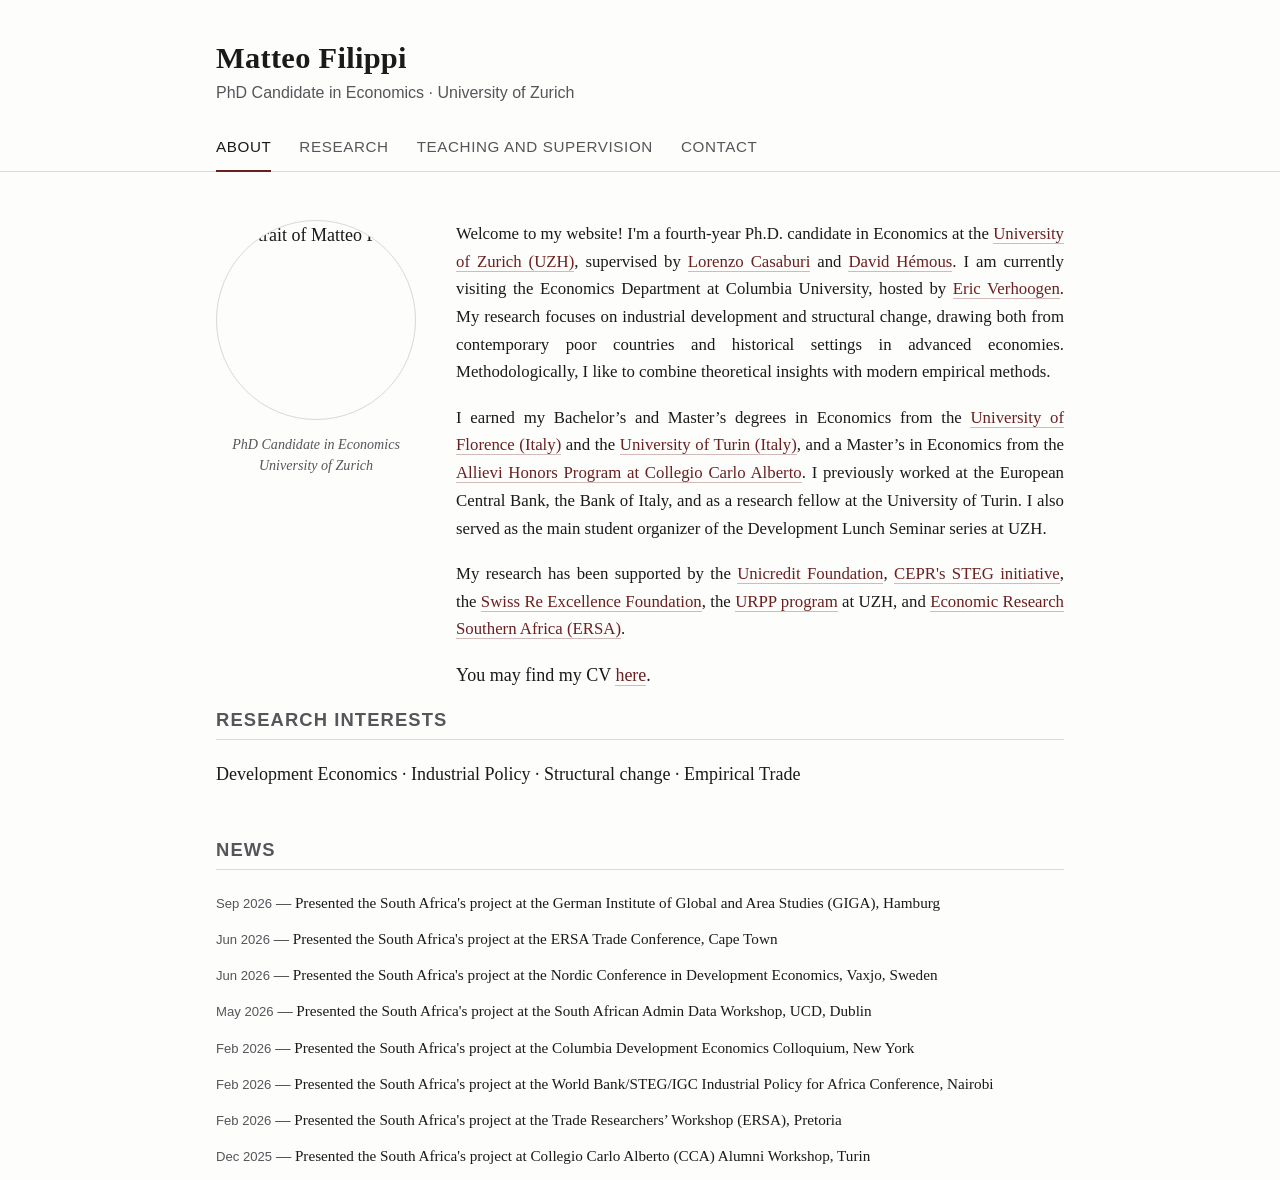
==== index.html @ 9fb43222 "Add files via upload" ====
<!DOCTYPE html>
<html lang="en">
<head>
<meta charset="utf-8">
<meta name="viewport" content="width=device-width, initial-scale=1">

<!-- ===== EDIT: browser tab title and search-engine description ===== -->
<title>Matteo Filippi — University of Zurich</title>
<meta name="description" content="Matteo Filippi is a PhD candidate in Economics at the University of Zurich, working on trade, industrial policy and firm-level microdata.">

<link rel="stylesheet" href="style.css">
</head>
<body>

<header class="masthead">
  <div class="wrap">
    <!-- ===== EDIT: your name and one-line affiliation ===== -->
    <h1 class="name"><a href="index.html">Matteo Filippi</a></h1>
    <p class="affil">PhD Candidate in Economics &middot; University of Zurich</p>

    <nav>
      <ul>
        <li><a href="index.html" aria-current="page">About</a></li>
        <li><a href="research.html">Research</a></li>
        <li><a href="teaching.html">Teaching and Supervision</a></li>
        <li><a href="contact.html">Contact</a></li>
      </ul>
    </nav>
  </div>
</header>

<main class="wrap">

  <div class="intro">

    <!-- ===== EDIT: your photo =====
         Save a square-ish headshot as assets/img/photo.jpg (about 600×600 px is plenty).
         Keep the alt text descriptive — it is what screen readers announce. -->
    <div>
      <img src="assets/img/photo.jpg" alt="Portrait of Matteo Filippi">
      <p class="photo-caption">
        <!-- Optional: office, or delete these two lines entirely -->
        PhD Candidate in Economics<br>University of Zurich
      </p>
    </div>

    <div>
      <!-- ===== EDIT: your bio. Two to four short paragraphs is the norm. ===== -->
      <p class="lede">
        Welcome to my website! I'm a fourth-year Ph.D. candidate in Economics at the <a href="https://www.econ.uzh.ch/en.html">University of Zurich (UZH)</a>, supervised by <a href="https://www.econ.uzh.ch/en/people/faculty/casaburi.html">Lorenzo Casaburi</a> and <a href="https://www.econ.uzh.ch/en/people/faculty/hemous.html">David Hémous</a>. 
        I am currently visiting the Economics Department at Columbia University, hosted by <a href="https://www.columbia.edu/~ev2124/">Eric Verhoogen</a>. My research focuses on industrial development and structural change, drawing both from contemporary
  poor countries and historical settings in advanced economies. Methodologically, I like to combine theoretical insights with modern empirical methods. 
      </p>

      <p class="lede">
      I earned my Bachelor’s and Master’s degrees in Economics from the <a href="https://www.ec.unifi.it/">University of Florence (Italy)</a> and the <a href="https://www.google.com/url?sa=t&source=web&rct=j&opi=89978449&url=https://www.economics.unito.it/">University of Turin (Italy)</a>,
  and a Master’s in Economics from the <a href="https://www.carloalberto.org/education/allievi-honors-program/">Allievi Honors Program at Collegio Carlo Alberto</a>. I previously worked at the European Central Bank, the Bank of Italy, and as a research fellow at the University of Turin.
  I also served as the main student organizer of the Development Lunch Seminar series at UZH.
      </p>

      <p class="lede">
        My research has been supported by the <a href="https://www.unicreditfoundation.org/en/associazione-marco-fanno/marco-fanno-alumni">Unicredit Foundation</a>, <a href="https://grp.cepr.org/steg">CEPR's STEG initiative</a>,
  the <a href="https://www.swissrefoundation.org/">Swiss Re Excellence Foundation</a>, the <a href="https://www.uzh.ch/en/researchinnovation/priorities/university/UFSP-equality.html">URPP program</a> at UZH,
   and <a href="https://econrsa.org/">Economic Research Southern Africa (ERSA)</a>.
      </p>

      

      <p>
        <!-- ===== EDIT: link your CV. Two options:
             (a) Dropbox — paste your shared link and change ?dl=0 to ?raw=1
             (b) Repo    — put cv.pdf in assets/files/ and use assets/files/cv.pdf
             The README explains both. ===== -->
        You may find my CV <a href="assets/files/cv.pdf">here</a>.
      </p>
    </div>

  </div>

  <h2>Research Interests</h2>
  <!-- ===== EDIT: three to six fields, comma separated. Keep it short. ===== -->
  <p>
    Development Economics · Industrial Policy · Structural change · Empirical Trade
  </p>

  <h2>News</h2>
  <!-- ===== EDIT: recent items, newest first. Delete this whole section
       (h2 + ul) if you would rather not maintain it — many people don't. ===== -->
  <ul class="news">
    <li>
      <span class="date">Sep 2026</span> — Presented the South Africa's project at the German Institute of Global and Area Studies (GIGA), Hamburg
    </li>
    <li>
      <span class="date">Jun 2026</span> — Presented the South Africa's project at the ERSA Trade Conference, Cape Town
    </li>
    <li>
      <span class="date">Jun 2026</span> — Presented the South Africa's project at the Nordic Conference in Development Economics, Vaxjo, Sweden
    </li>
    <li>
      <span class="date">May 2026</span> — Presented the South Africa's project at the South African Admin Data Workshop, UCD, Dublin
    </li>
    <li>
      <span class="date">Feb 2026</span> — Presented the South Africa's project at the Columbia Development Economics Colloquium, New York
    </li>
    <li>
      <span class="date">Feb 2026</span> — Presented the South Africa's project at the World Bank/STEG/IGC Industrial Policy for Africa Conference, Nairobi
    </li>
    <li>
      <span class="date">Feb 2026</span> — Presented the South Africa's project at the Trade Researchers’ Workshop (ERSA), Pretoria
    </li>
    <li>
      <span class="date">Dec 2025</span> — Presented the South Africa's project at Collegio Carlo Alberto (CCA) Alumni Workshop, Turin
    </li>
  </ul>

</main>

<script>
document.querySelectorAll('a[href^="http"]').forEach(function (link) {
  if (link.hostname !== location.hostname) {
    link.target = '_blank';
    link.rel = 'noopener';
  }
});
</script>
</body>

</body>
</html>
---- style.css ----
/* ==========================================================================
   Academic website — stylesheet
   You rarely need to touch this file. The few things you might want to
   change are grouped in the ":root" block right below (colours and widths).
   ========================================================================== */

:root {
  --ink:        #1a1a1a;   /* main text colour                */
  --ink-soft:   #55565a;   /* secondary text, dates, captions */
  --accent:     #6b2020;   /* links and rules (deep maroon)   */
  --accent-alt: #8f3232;   /* link hover                      */
  --rule:       #dcd8d2;   /* hairlines                       */
  --paper:      #fdfdfc;   /* page background                 */
  --wash:       #f4f2ee;   /* tinted blocks                   */
  --measure:    46rem;     /* max text width                  */
  --serif: "Iowan Old Style", "Palatino Linotype", Palatino, "Book Antiqua",
           Georgia, "Times New Roman", serif;
  --sans: -apple-system, BlinkMacSystemFont, "Segoe UI", Helvetica, Arial, sans-serif;
}

*, *::before, *::after { box-sizing: border-box; }

html { -webkit-text-size-adjust: 100%; }

body {
  margin: 0;
  background: var(--paper);
  color: var(--ink);
  font-family: var(--serif);
  font-size: 18px;
  line-height: 1.65;
  font-kerning: normal;
  -webkit-font-smoothing: antialiased;
}

/* ---------- Layout ------------------------------------------------------ */

.wrap {
  max-width: 56rem;
  margin: 0 auto;
  padding: 0 1.5rem;
}

main { padding-bottom: 4rem; }

/* ---------- Masthead & navigation --------------------------------------- */

.masthead {
  border-bottom: 1px solid var(--rule);
  padding: 2.5rem 0 0;
  margin-bottom: 3rem;
}

.masthead .name {
  font-size: 1.9rem;
  line-height: 1.2;
  margin: 0 0 .2rem;
  font-weight: 600;
  letter-spacing: .01em;
}

.masthead .name a { color: var(--ink); text-decoration: none; border-bottom: none; }
.masthead .name a:hover { color: var(--accent); }

.masthead .affil {
  margin: 0 0 1.6rem;
  color: var(--ink-soft);
  font-size: 1rem;
  font-family: var(--sans);
}

nav ul {
  list-style: none;
  margin: 0;
  padding: 0;
  display: flex;
  flex-wrap: wrap;
  gap: 1.75rem;
}

nav a {
  display: inline-block;
  padding-bottom: .7rem;
  font-family: var(--sans);
  font-size: .95rem;
  letter-spacing: .04em;
  text-transform: uppercase;
  color: var(--ink-soft);
  text-decoration: none;
  border-bottom: 2px solid transparent;
  margin-bottom: -1px;
}

nav a:hover { color: var(--accent); }

nav a[aria-current="page"] {
  color: var(--ink);
  border-bottom-color: var(--accent);
}

/* ---------- Typography -------------------------------------------------- */

h1, h2, h3 { line-height: 1.25; font-weight: 600; }

h1 {
  font-size: 1.6rem;
  margin: 0 0 1.75rem;
}

h2 {
  font-size: 1.15rem;
  font-family: var(--sans);
  font-weight: 600;
  letter-spacing: .06em;
  text-transform: uppercase;
  color: var(--ink-soft);
  margin: 3rem 0 1.25rem;
  padding-bottom: .5rem;
  border-bottom: 1px solid var(--rule);
}

h2:first-of-type { margin-top: 0; }

h3 { font-size: 1.1rem; margin: 0 0 .35rem; }

p { margin: 0 0 1.1rem; max-width: var(--measure); }

a { color: var(--accent); text-decoration: none; border-bottom: 1px solid rgba(107,32,32,.3); }
a:hover { color: var(--accent-alt); border-bottom-color: var(--accent-alt); }

/* ---------- About page: photo + bio ------------------------------------- */

.intro {
  display: grid;
  grid-template-columns: 200px 1fr;
  gap: 2.5rem;
  align-items: start;
}

.intro img {
  width: 100%;
  height: auto;
  display: block;
  aspect-ratio: 5 / 5;
  object-fit: cover;
  object-position: center 20%;
  border-radius: 50%;
  border: 1px solid var(--rule);
}

.intro .photo-caption {
  font-family: var(--serif);
  font-style: italic;
  font-size: .88rem;
  color: var(--ink-soft);
  text-align: center;
  margin: .9rem 0 0;
  line-height: 1.45;
}

.intro p:not(.photo-caption) {
  text-align: justify;
  hyphens: auto;
  -webkit-hyphens: auto;
}

/* ---------- Publication / paper list ------------------------------------ */

.papers { list-style: none; margin: 0; padding: 0; }

.paper {
  padding: 1.4rem 0;
  border-bottom: 1px solid var(--rule);
  max-width: var(--measure);
}

.paper:last-child { border-bottom: none; }

.paper .title { font-size: 1.1rem; margin: 0 0 .3rem; font-weight: 600; }

.paper .authors,
.paper .outlet {
  font-size: .95rem;
  color: var(--ink-soft);
  margin: 0 0 .5rem;
}

.paper .outlet em { font-style: italic; }

.paper .abstract {
  font-size: .95rem;
  color: var(--ink-soft);
  margin: .6rem 0 .8rem;
  text-align: justify;
  hyphens: auto;
  -webkit-hyphens: auto;
}

/* Small "PDF / Slides / Data" buttons under each paper */
.links {
  display: flex;
  flex-wrap: wrap;
  gap: .5rem;
  margin-top: .7rem;
}

.links a {
  font-family: var(--sans);
  font-size: .8rem;
  letter-spacing: .04em;
  text-transform: uppercase;
  padding: .3rem .7rem;
  border: 1px solid var(--rule);
  border-radius: 3px;
  color: var(--ink-soft);
  background: var(--paper);
  transition: all .15s ease;
}

.links a:hover {
  color: var(--paper);
  background: var(--accent);
  border-color: var(--accent);
}

/* ---------- News list (About page) -------------------------------------- */


.news { list-style: none; margin: 0; padding: 0; max-width: none; }

.news li {
  margin-bottom: .7rem;
  font-size: .95rem;
}

.news .date { font-family: var(--sans); font-size: .82rem; color: var(--ink-soft); }

/* ---------- Teaching list ----------------------------------------------- */

.course {
  padding: 1.3rem 0;
  border-bottom: 1px solid var(--rule);
  max-width: var(--measure);
}

.course:last-child { border-bottom: none; }

.course .meta {
  font-family: var(--sans);
  font-size: .85rem;
  color: var(--ink-soft);
  margin: 0 0 .4rem;
  letter-spacing: .02em;
}

.course p {
  font-size: .95rem;
  margin-bottom: .6rem;
  text-align: justify;
  hyphens: auto;
  -webkit-hyphens: auto;
}

/* ---------- Contact ----------------------------------------------------- */

.contact-grid {
  display: grid;
  grid-template-columns: 8rem 1fr;
  gap: .6rem 1.5rem;
  max-width: var(--measure);
  align-items: baseline;
}

.contact-grid dt {
  font-family: var(--sans);
  font-size: .85rem;
  text-transform: uppercase;
  letter-spacing: .05em;
  color: var(--ink-soft);
}

.contact-grid dd { margin: 0; }

/* ---------- Utility ----------------------------------------------------- */

.lede { font-size: 1.05rem; }

.note {
  background: var(--wash);
  border-left: 3px solid var(--accent);
  padding: .9rem 1.1rem;
  font-family: var(--sans);
  font-size: .88rem;
  color: var(--ink-soft);
  margin: 0 0 2rem;
  max-width: var(--measure);
  border-radius: 0 3px 3px 0;
}

.note code {
  background: rgba(0,0,0,.05);
  padding: .1em .35em;
  border-radius: 2px;
  font-size: .95em;
}

footer {
  border-top: 1px solid var(--rule);
  padding: 1.5rem 0 3rem;
  font-family: var(--sans);
  font-size: .85rem;
  color: var(--ink-soft);
}

footer a { color: var(--ink-soft); border-bottom-color: var(--rule); }

/* ---------- Small screens ----------------------------------------------- */

@media (max-width: 640px) {
  body { font-size: 17px; }
  .masthead { padding-top: 1.75rem; margin-bottom: 2rem; }
  .masthead .name { font-size: 1.55rem; }
  nav ul { gap: .1rem 1.1rem; }
  nav a { padding-bottom: .55rem; }
  .intro { grid-template-columns: 1fr; gap: 1.5rem; }
  .intro img { max-width: 190px; }
  .contact-grid { grid-template-columns: 1fr; gap: .1rem 0; }
  .contact-grid dd { margin-bottom: .9rem; }
}

/* ---------- Printing (people do print academic pages) ------------------- */

@media print {
  nav, footer, .note { display: none; }
  body { font-size: 11pt; }
  a { color: var(--ink); border: none; }
}
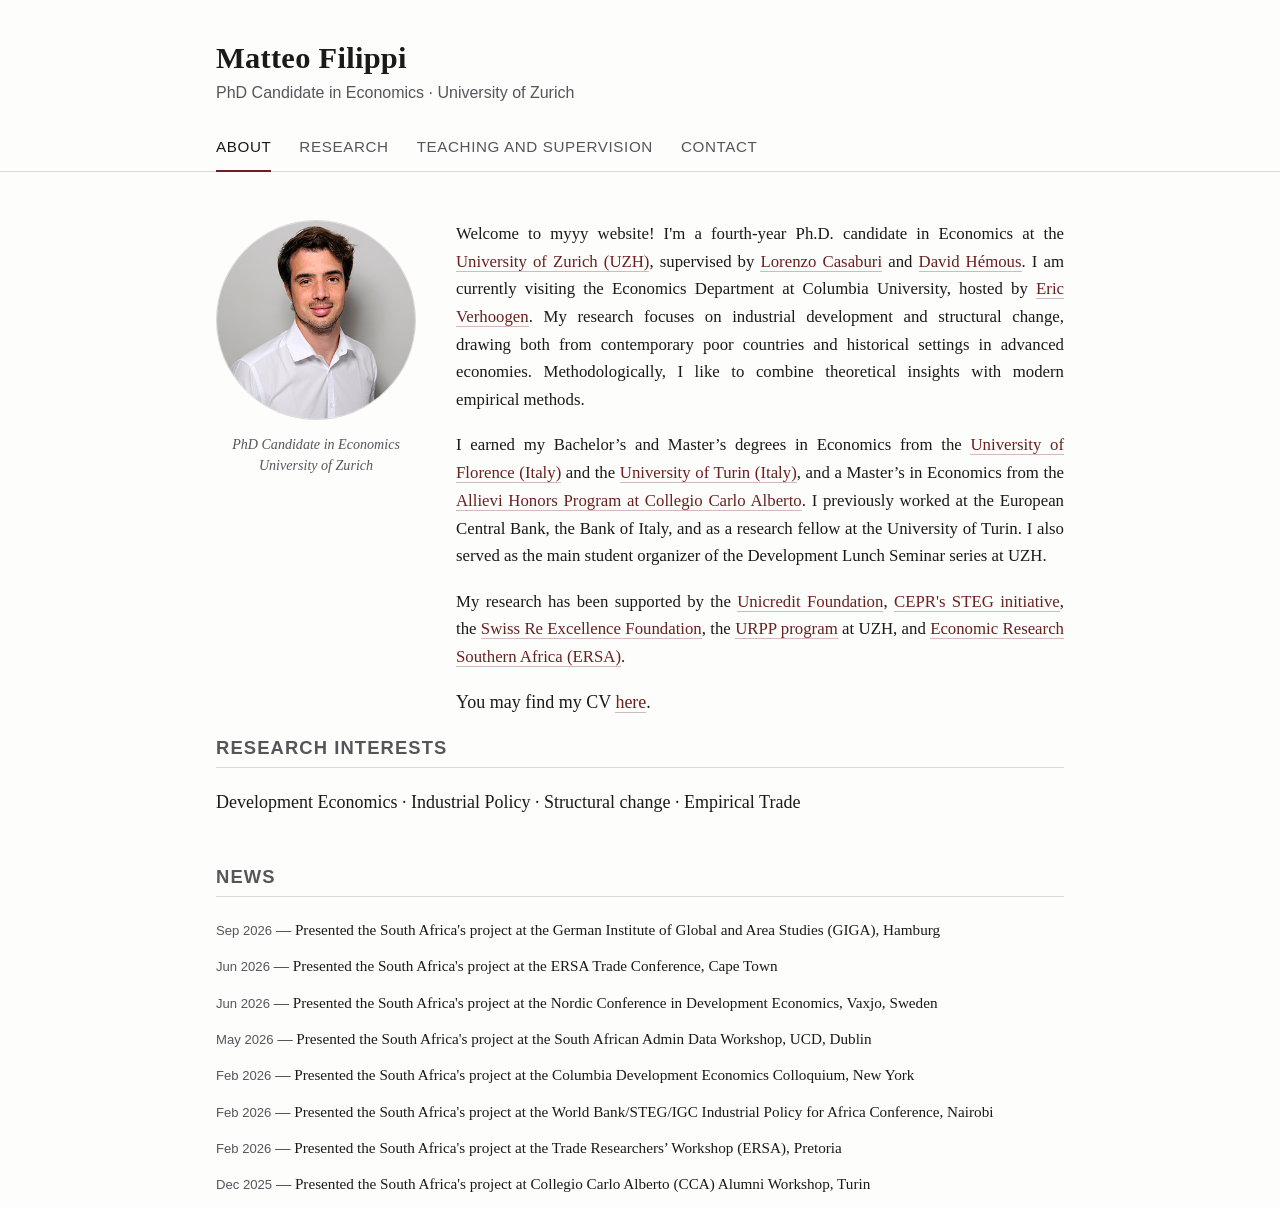
==== commit 2966d240: "Update index.html" ====
--- a/index.html
+++ b/index.html
@@ -47,7 +47,7 @@
     <div>
       <!-- ===== EDIT: your bio. Two to four short paragraphs is the norm. ===== -->
       <p class="lede">
-        Welcome to my website! I'm a fourth-year Ph.D. candidate in Economics at the <a href="https://www.econ.uzh.ch/en.html">University of Zurich (UZH)</a>, supervised by <a href="https://www.econ.uzh.ch/en/people/faculty/casaburi.html">Lorenzo Casaburi</a> and <a href="https://www.econ.uzh.ch/en/people/faculty/hemous.html">David Hémous</a>. 
+        Welcome to myyy website! I'm a fourth-year Ph.D. candidate in Economics at the <a href="https://www.econ.uzh.ch/en.html">University of Zurich (UZH)</a>, supervised by <a href="https://www.econ.uzh.ch/en/people/faculty/casaburi.html">Lorenzo Casaburi</a> and <a href="https://www.econ.uzh.ch/en/people/faculty/hemous.html">David Hémous</a>. 
         I am currently visiting the Economics Department at Columbia University, hosted by <a href="https://www.columbia.edu/~ev2124/">Eric Verhoogen</a>. My research focuses on industrial development and structural change, drawing both from contemporary
   poor countries and historical settings in advanced economies. Methodologically, I like to combine theoretical insights with modern empirical methods. 
       </p>
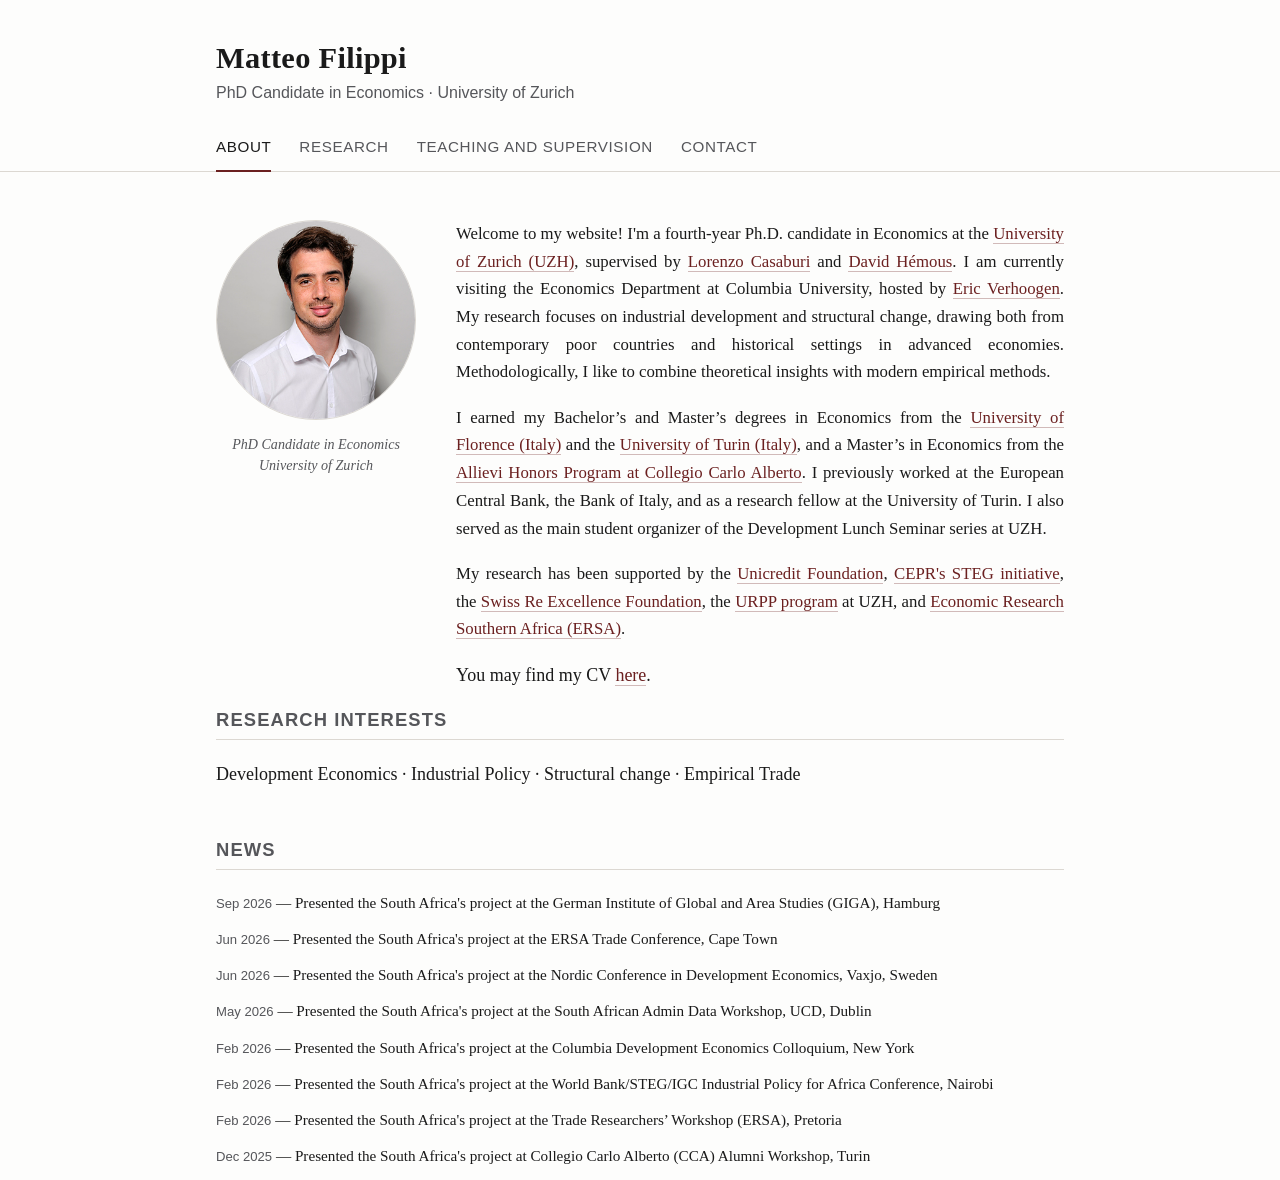
==== commit 93307d4b: "Update index.html" ====
--- a/index.html
+++ b/index.html
@@ -47,7 +47,7 @@
     <div>
       <!-- ===== EDIT: your bio. Two to four short paragraphs is the norm. ===== -->
       <p class="lede">
-        Welcome to myyy website! I'm a fourth-year Ph.D. candidate in Economics at the <a href="https://www.econ.uzh.ch/en.html">University of Zurich (UZH)</a>, supervised by <a href="https://www.econ.uzh.ch/en/people/faculty/casaburi.html">Lorenzo Casaburi</a> and <a href="https://www.econ.uzh.ch/en/people/faculty/hemous.html">David Hémous</a>. 
+        Welcome to my website! I'm a fourth-year Ph.D. candidate in Economics at the <a href="https://www.econ.uzh.ch/en.html">University of Zurich (UZH)</a>, supervised by <a href="https://www.econ.uzh.ch/en/people/faculty/casaburi.html">Lorenzo Casaburi</a> and <a href="https://www.econ.uzh.ch/en/people/faculty/hemous.html">David Hémous</a>. 
         I am currently visiting the Economics Department at Columbia University, hosted by <a href="https://www.columbia.edu/~ev2124/">Eric Verhoogen</a>. My research focuses on industrial development and structural change, drawing both from contemporary
   poor countries and historical settings in advanced economies. Methodologically, I like to combine theoretical insights with modern empirical methods. 
       </p>
